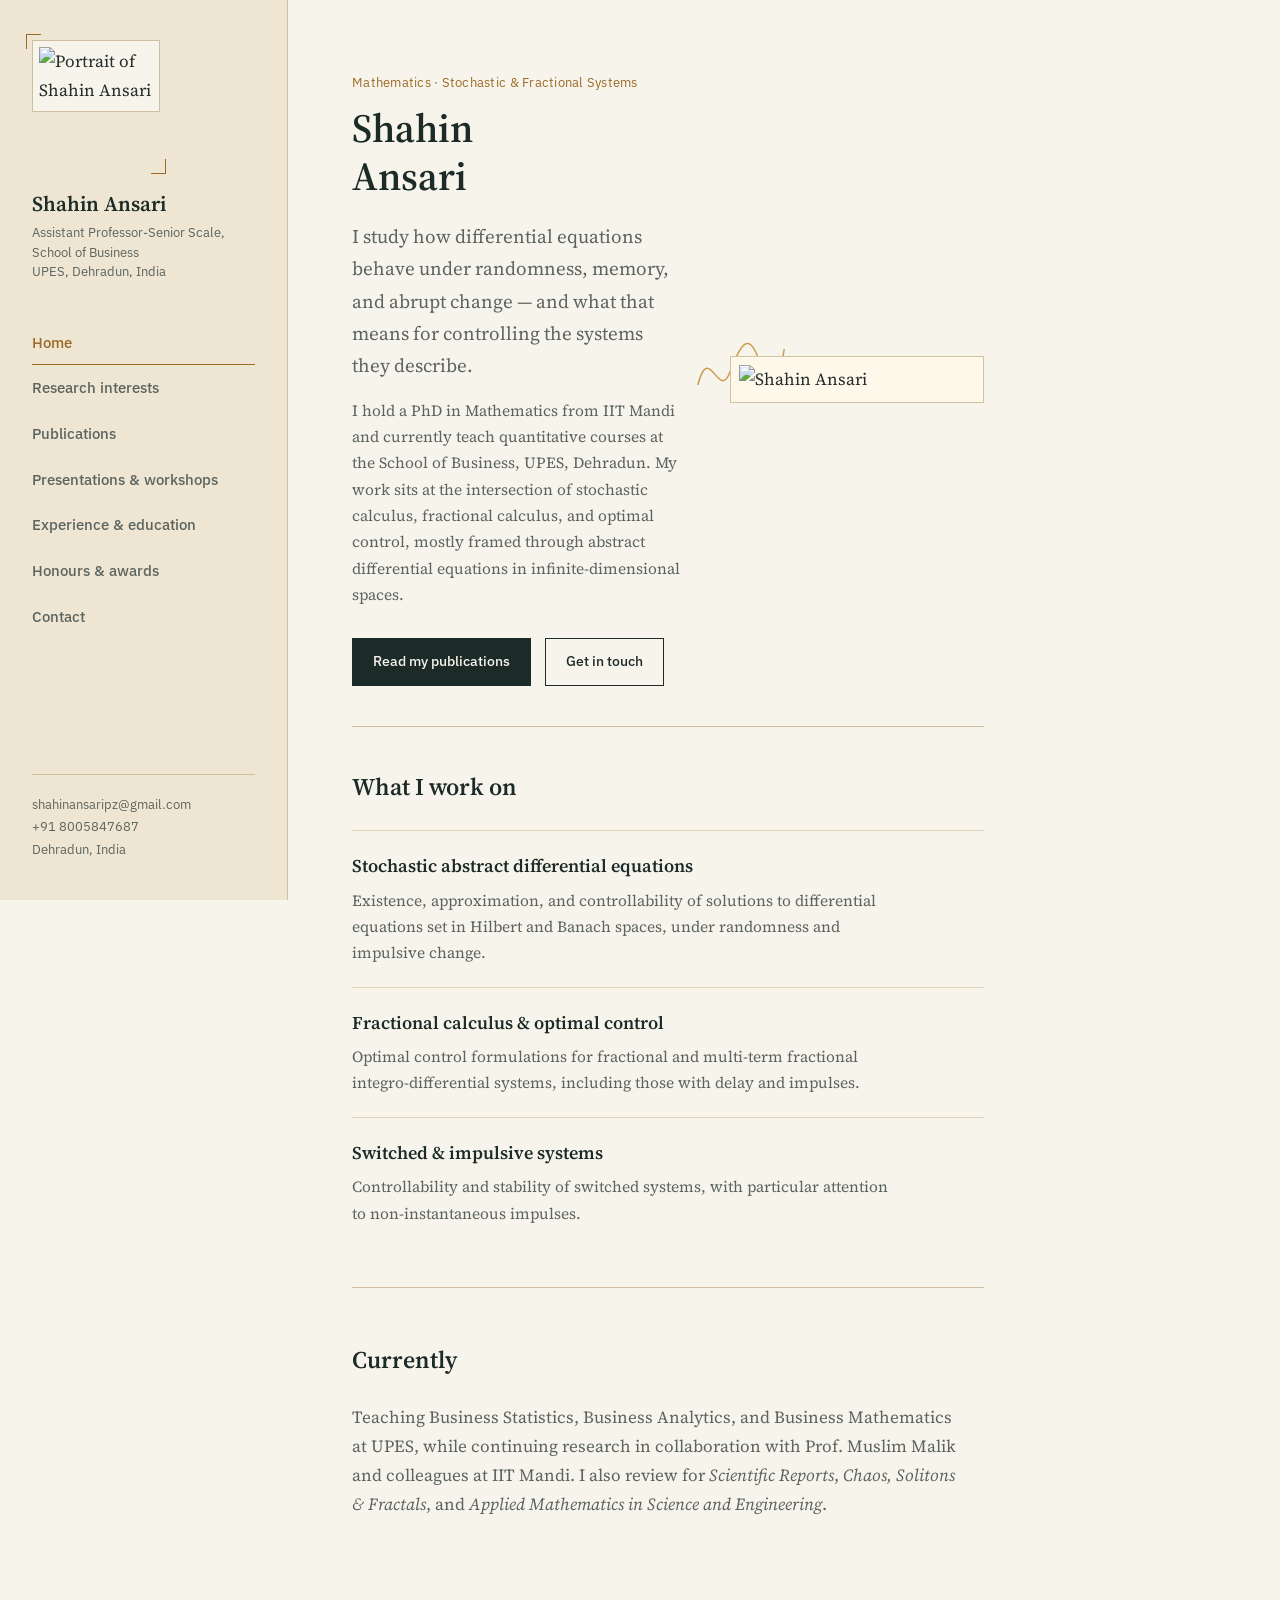
==== index.html @ a2ea6e1e "Update index.html" ====
<!DOCTYPE html>
<html lang="en">
<head>
<meta charset="UTF-8">
<meta name="viewport" content="width=device-width, initial-scale=1.0">
<title>Shahin Ansari — Assistant Professor of Mathematics</title>
<link rel="stylesheet" href="styles.css">
</head>
<body>
<div class="mobile-bar">
  <a href="index.html" class="active">Home</a>
  <a href="research.html">Research</a>
  <a href="publications.html">Publications</a>
  <a href="presentations.html">Presentations</a>
  <a href="experience.html">Experience</a>
  <a href="awards.html">Awards</a>
  <a href="contact.html">Contact</a>
</div>

<div class="shell">
  <aside class="sidebar">
    <div class="sidebar-photo-wrap">
      <img class="sidebar-photo" src="https://raw.githubusercontent.com/shahinansaripz-spec/Shahin-ansari/main/shahin.jpg" alt="Portrait of Shahin Ansari">
    </div>
    <div class="sidebar-name">Shahin Ansari</div>
    <div class="sidebar-role">Assistant Professor-Senior Scale, School of Business<br>UPES, Dehradun, India</div>
    <ul class="sidebar-nav">
      <li><a href="index.html" class="active">Home</a></li>
      <li><a href="research.html">Research interests</a></li>
      <li><a href="publications.html">Publications</a></li>
      <li><a href="presentations.html">Presentations &amp; workshops</a></li>
      <li><a href="experience.html">Experience &amp; education</a></li>
      <li><a href="awards.html">Honours &amp; awards</a></li>
      <li><a href="contact.html">Contact</a></li>
    </ul>
    <div class="sidebar-foot">
      <a href="mailto:shahinansaripz@gmail.com">shahinansaripz@gmail.com</a><br>
      <a href="tel:+918005847687">+91 8005847687</a><br>
      Dehradun, India
    </div>
  </aside>

  <main>
    <div class="hero">
      <div>
        <div class="eyebrow">Mathematics · Stochastic &amp; Fractional Systems</div>
        <h1 class="page-title" style="max-width: 12ch;">Shahin Ansari</h1>
        <p class="lede">I study how differential equations behave under randomness, memory, and abrupt change — and what that means for controlling the systems they describe.</p>
        <p style="color: var(--text-soft); font-size: 15.5px; margin-top: 16px;">I hold a PhD in Mathematics from IIT Mandi and currently teach quantitative courses at the School of Business, UPES, Dehradun. My work sits at the intersection of stochastic calculus, fractional calculus, and optimal control, mostly framed through abstract differential equations in infinite-dimensional spaces.</p>
        <div class="cta-row">
          <a class="btn primary" href="publications.html">Read my publications</a>
          <a class="btn" href="contact.html">Get in touch</a>
        </div>
      </div>
      <div class="hero-portrait-wrap">
        <svg class="hero-curve" viewBox="0 0 100 100" xmlns="http://www.w3.org/2000/svg">
          <path class="stroke-path" d="M2 70 C 15 20, 25 90, 38 55 S 60 10, 72 48 S 90 85, 98 30" />
        </svg>
        <img class="hero-portrait" src="https://raw.githubusercontent.com/shahinansaripz-spec/Shahin-ansari/main/shahin.jpg" alt="Shahin Ansari">
      </div>
    </div>

    <hr class="rule">

    <h2 class="section-head">What I work on</h2>
    <div class="topic">
      <h3>Stochastic abstract differential equations</h3>
      <p>Existence, approximation, and controllability of solutions to differential equations set in Hilbert and Banach spaces, under randomness and impulsive change.</p>
    </div>
    <div class="topic">
      <h3>Fractional calculus &amp; optimal control</h3>
      <p>Optimal control formulations for fractional and multi-term fractional integro-differential systems, including those with delay and impulses.</p>
    </div>
    <div class="topic">
      <h3>Switched &amp; impulsive systems</h3>
      <p>Controllability and stability of switched systems, with particular attention to non-instantaneous impulses.</p>
    </div>

    <hr class="rule">

    <h2 class="section-head">Currently</h2>
    <p style="color: var(--text-soft);">Teaching Business Statistics, Business Analytics, and Business Mathematics at UPES, while continuing research in collaboration with Prof. Muslim Malik and colleagues at IIT Mandi. I also review for <em>Scientific Reports</em>, <em>Chaos, Solitons &amp; Fractals</em>, and <em>Applied Mathematics in Science and Engineering</em>.</p>
  </main>
</div>
</body>
</html>
---- styles.css ----
@import url('https://fonts.googleapis.com/css2?family=Source+Serif+4:ital,opsz,wght@0,8..60,400;0,8..60,500;0,8..60,600;0,8..60,700;1,8..60,400&family=IBM+Plex+Sans:wght@400;500;600&display=swap');

:root {
  --ink: #1c2b28;
  --paper: #f7f4ec;
  --paper-deep: #eee6d3;
  --rule: #cdbfa0;
  --rule-soft: #ddd3ba;
  --accent: #9c6a26;
  --accent-soft: #c99a4a;
  --text: #262e2b;
  --text-soft: #5c645f;
  --sidebar-w: 288px;
}

* { margin: 0; padding: 0; box-sizing: border-box; }

html { scroll-behavior: smooth; }

body {
  font-family: 'Source Serif 4', Georgia, serif;
  background: var(--paper);
  color: var(--text);
  font-size: 17px;
  line-height: 1.7;
  -webkit-font-smoothing: antialiased;
}

a { color: var(--accent); }

.ui, nav, .tag, .meta, button, .btn {
  font-family: 'IBM Plex Sans', sans-serif;
}

/* ---------- Layout shell ---------- */
.shell {
  display: grid;
  grid-template-columns: var(--sidebar-w) 1fr;
  min-height: 100vh;
}

/* ---------- Sidebar ---------- */
.sidebar {
  background: var(--paper-deep);
  border-right: 1px solid var(--rule);
  padding: 40px 32px;
  display: flex;
  flex-direction: column;
  position: sticky;
  top: 0;
  height: 100vh;
}

.sidebar-photo {
  width: 128px;
  height: 128px;
  object-fit: cover;
  object-position: top center;
  border: 1px solid var(--rule);
  padding: 6px;
  background: var(--paper);
  position: relative;
}

.sidebar-photo-wrap {
  position: relative;
  width: 128px;
  height: 128px;
  margin-bottom: 22px;
}

.sidebar-photo-wrap::before,
.sidebar-photo-wrap::after {
  content: '';
  position: absolute;
  width: 14px;
  height: 14px;
  border: 1.5px solid var(--accent);
}

.sidebar-photo-wrap::before { top: -6px; left: -6px; border-right: none; border-bottom: none; }
.sidebar-photo-wrap::after { bottom: -6px; right: -6px; border-left: none; border-top: none; }

.sidebar-name {
  font-family: 'Source Serif 4', serif;
  font-size: 21px;
  font-weight: 600;
  color: var(--ink);
  line-height: 1.3;
}

.sidebar-role {
  font-family: 'IBM Plex Sans', sans-serif;
  font-size: 13px;
  color: var(--text-soft);
  margin-top: 6px;
  line-height: 1.5;
}

.sidebar-nav {
  margin-top: 40px;
  list-style: none;
  display: flex;
  flex-direction: column;
  gap: 2px;
  flex: 1;
}

.sidebar-nav a {
  display: block;
  font-family: 'IBM Plex Sans', sans-serif;
  font-size: 14.5px;
  font-weight: 500;
  color: var(--text-soft);
  text-decoration: none;
  padding: 9px 0;
  border-bottom: 1px solid transparent;
  transition: color 0.2s, border-color 0.2s;
}

.sidebar-nav a:hover { color: var(--ink); }

.sidebar-nav a.active {
  color: var(--accent);
  border-bottom-color: var(--accent);
}

.sidebar-foot {
  font-family: 'IBM Plex Sans', sans-serif;
  font-size: 12.5px;
  color: var(--text-soft);
  border-top: 1px solid var(--rule);
  padding-top: 18px;
  line-height: 1.8;
}

.sidebar-foot a { color: var(--text-soft); text-decoration: none; }
.sidebar-foot a:hover { color: var(--accent); }

/* ---------- Mobile nav toggle ---------- */
.mobile-bar { display: none; }

/* ---------- Main content ---------- */
main {
  padding: 72px 64px 100px;
  max-width: 760px;
}

.eyebrow {
  font-family: 'IBM Plex Sans', sans-serif;
  font-size: 13px;
  color: var(--accent);
  letter-spacing: 0.02em;
  margin-bottom: 10px;
}

h1.page-title {
  font-size: 40px;
  font-weight: 600;
  color: var(--ink);
  line-height: 1.2;
  margin-bottom: 20px;
  max-width: 14ch;
}

.lede {
  font-size: 19px;
  color: var(--text-soft);
  max-width: 62ch;
  margin-bottom: 8px;
}

.rule {
  border: none;
  border-top: 1px solid var(--rule);
  margin: 40px 0;
}

h2.section-head {
  font-size: 24px;
  font-weight: 600;
  color: var(--ink);
  margin: 52px 0 22px;
}

h2.section-head:first-of-type { margin-top: 0; }

h3.sub-head {
  font-size: 17px;
  font-weight: 600;
  color: var(--ink);
  margin-bottom: 4px;
}

p { max-width: 68ch; }
p + p { margin-top: 14px; }

.meta-line {
  font-family: 'IBM Plex Sans', sans-serif;
  font-size: 13px;
  color: var(--text-soft);
  margin-bottom: 10px;
}

/* ---------- Home hero ---------- */
.hero {
  display: grid;
  grid-template-columns: 1.3fr 1fr;
  gap: 48px;
  align-items: center;
  margin-bottom: 12px;
}

.hero-portrait-wrap {
  position: relative;
}

.hero-portrait {
  width: 100%;
  max-width: 260px;
  display: block;
  filter: sepia(8%);
  border: 1px solid var(--rule);
  padding: 8px;
  background: var(--paper);
}

.hero-curve {
  position: absolute;
  top: -34px;
  left: -34px;
  width: 90px;
  height: 90px;
  z-index: -1;
}

.stroke-path {
  fill: none;
  stroke: var(--accent-soft);
  stroke-width: 1.6;
  stroke-dasharray: 900;
  stroke-dashoffset: 900;
  animation: draw 2.4s ease-out forwards;
}

@media (prefers-reduced-motion: reduce) {
  .stroke-path { animation: none; stroke-dashoffset: 0; }
}

@keyframes draw {
  to { stroke-dashoffset: 0; }
}

.cta-row {
  display: flex;
  gap: 14px;
  margin-top: 30px;
  flex-wrap: wrap;
}

.btn {
  display: inline-flex;
  align-items: center;
  gap: 8px;
  font-size: 14px;
  font-weight: 500;
  text-decoration: none;
  padding: 11px 20px;
  border: 1px solid var(--ink);
  color: var(--ink);
  transition: background 0.2s, color 0.2s;
}

.btn:hover { background: var(--ink); color: var(--paper); }

.btn.primary {
  background: var(--ink);
  color: var(--paper);
}

.btn.primary:hover {
  background: var(--accent);
  border-color: var(--accent);
  color: var(--paper);
}

/* ---------- Interest / topic list (definition-style, not cards) ---------- */
.topic {
  padding: 20px 0;
  border-top: 1px solid var(--rule-soft);
}

.topic:last-child { border-bottom: 1px solid var(--rule-soft); }

.topic h3 {
  font-size: 18px;
  font-weight: 600;
  color: var(--ink);
  margin-bottom: 6px;
}

.topic p { color: var(--text-soft); font-size: 15.5px; }

/* ---------- Publications ---------- */
.pub {
  display: grid;
  grid-template-columns: 30px 1fr;
  gap: 16px;
  padding: 22px 0;
  border-top: 1px solid var(--rule-soft);
}

.pub:last-child { border-bottom: 1px solid var(--rule-soft); }

.pub-num {
  font-family: 'IBM Plex Sans', sans-serif;
  font-size: 13px;
  color: var(--accent);
  padding-top: 3px;
}

.pub-title {
  font-size: 16.5px;
  font-weight: 600;
  color: var(--ink);
  line-height: 1.5;
  margin-bottom: 6px;
}

.pub-authors {
  font-size: 14.5px;
  color: var(--text-soft);
  margin-bottom: 4px;
}

.pub-venue {
  font-family: 'IBM Plex Sans', sans-serif;
  font-size: 13px;
  color: var(--text-soft);
  font-style: italic;
  margin-bottom: 8px;
}

.pub-link {
  font-family: 'IBM Plex Sans', sans-serif;
  font-size: 13px;
  text-decoration: none;
  border-bottom: 1px solid var(--accent-soft);
}

.pub-note {
  font-family: 'IBM Plex Sans', sans-serif;
  font-size: 12.5px;
  color: var(--text-soft);
  border: 1px solid var(--rule);
  padding: 2px 8px;
  display: inline-block;
}

/* ---------- Timeline (experience / education) ---------- */
.entry {
  padding: 22px 0;
  border-top: 1px solid var(--rule-soft);
}

.entry:last-child { border-bottom: 1px solid var(--rule-soft); }

.entry-top {
  display: flex;
  justify-content: space-between;
  align-items: baseline;
  gap: 12px;
  flex-wrap: wrap;
}

.entry-date {
  font-family: 'IBM Plex Sans', sans-serif;
  font-size: 13px;
  color: var(--accent);
  white-space: nowrap;
}

.entry p { color: var(--text-soft); font-size: 15.5px; margin-top: 6px; }

/* ---------- Two-column groups on wide pages ---------- */
.split {
  display: grid;
  grid-template-columns: 1fr 1fr;
  gap: 56px;
}

/* ---------- Award / workshop blocks ---------- */
.award {
  padding: 20px 0;
  border-top: 1px solid var(--rule-soft);
}
.award:last-child { border-bottom: 1px solid var(--rule-soft); }

/* ---------- Contact page ---------- */
.contact-grid {
  display: grid;
  grid-template-columns: 1fr 1fr;
  gap: 32px 48px;
  margin-top: 8px;
}

.contact-block h3 {
  font-family: 'IBM Plex Sans', sans-serif;
  font-size: 13px;
  color: var(--text-soft);
  font-weight: 500;
  margin-bottom: 8px;
}

.contact-block p, .contact-block a {
  font-size: 17px;
  color: var(--ink);
  text-decoration: none;
}

.contact-block a:hover { color: var(--accent); }

/* ---------- Responsive ---------- */
@media (max-width: 900px) {
  .shell { grid-template-columns: 1fr; }

  .sidebar {
    position: relative;
    height: auto;
    flex-direction: row;
    align-items: center;
    padding: 18px 24px;
    gap: 18px;
  }

  .sidebar-photo-wrap { width: 56px; height: 56px; margin-bottom: 0; }
  .sidebar-photo { width: 56px; height: 56px; padding: 3px; }
  .sidebar-photo-wrap::before, .sidebar-photo-wrap::after { display: none; }
  .sidebar-nav, .sidebar-foot { display: none; }
  .sidebar-role { display: none; }

  .mobile-bar {
    display: flex;
    gap: 4px;
    overflow-x: auto;
    background: var(--paper-deep);
    border-bottom: 1px solid var(--rule);
    padding: 0 16px;
  }

  .mobile-bar a {
    font-family: 'IBM Plex Sans', sans-serif;
    font-size: 13px;
    color: var(--text-soft);
    text-decoration: none;
    padding: 12px 10px;
    white-space: nowrap;
    border-bottom: 2px solid transparent;
  }

  .mobile-bar a.active { color: var(--accent); border-color: var(--accent); }

  main { padding: 40px 24px 70px; }

  h1.page-title { font-size: 30px; }

  .hero { grid-template-columns: 1fr; gap: 28px; }
  .hero-portrait { max-width: 180px; }

  .split, .contact-grid { grid-template-columns: 1fr; gap: 28px; }
}
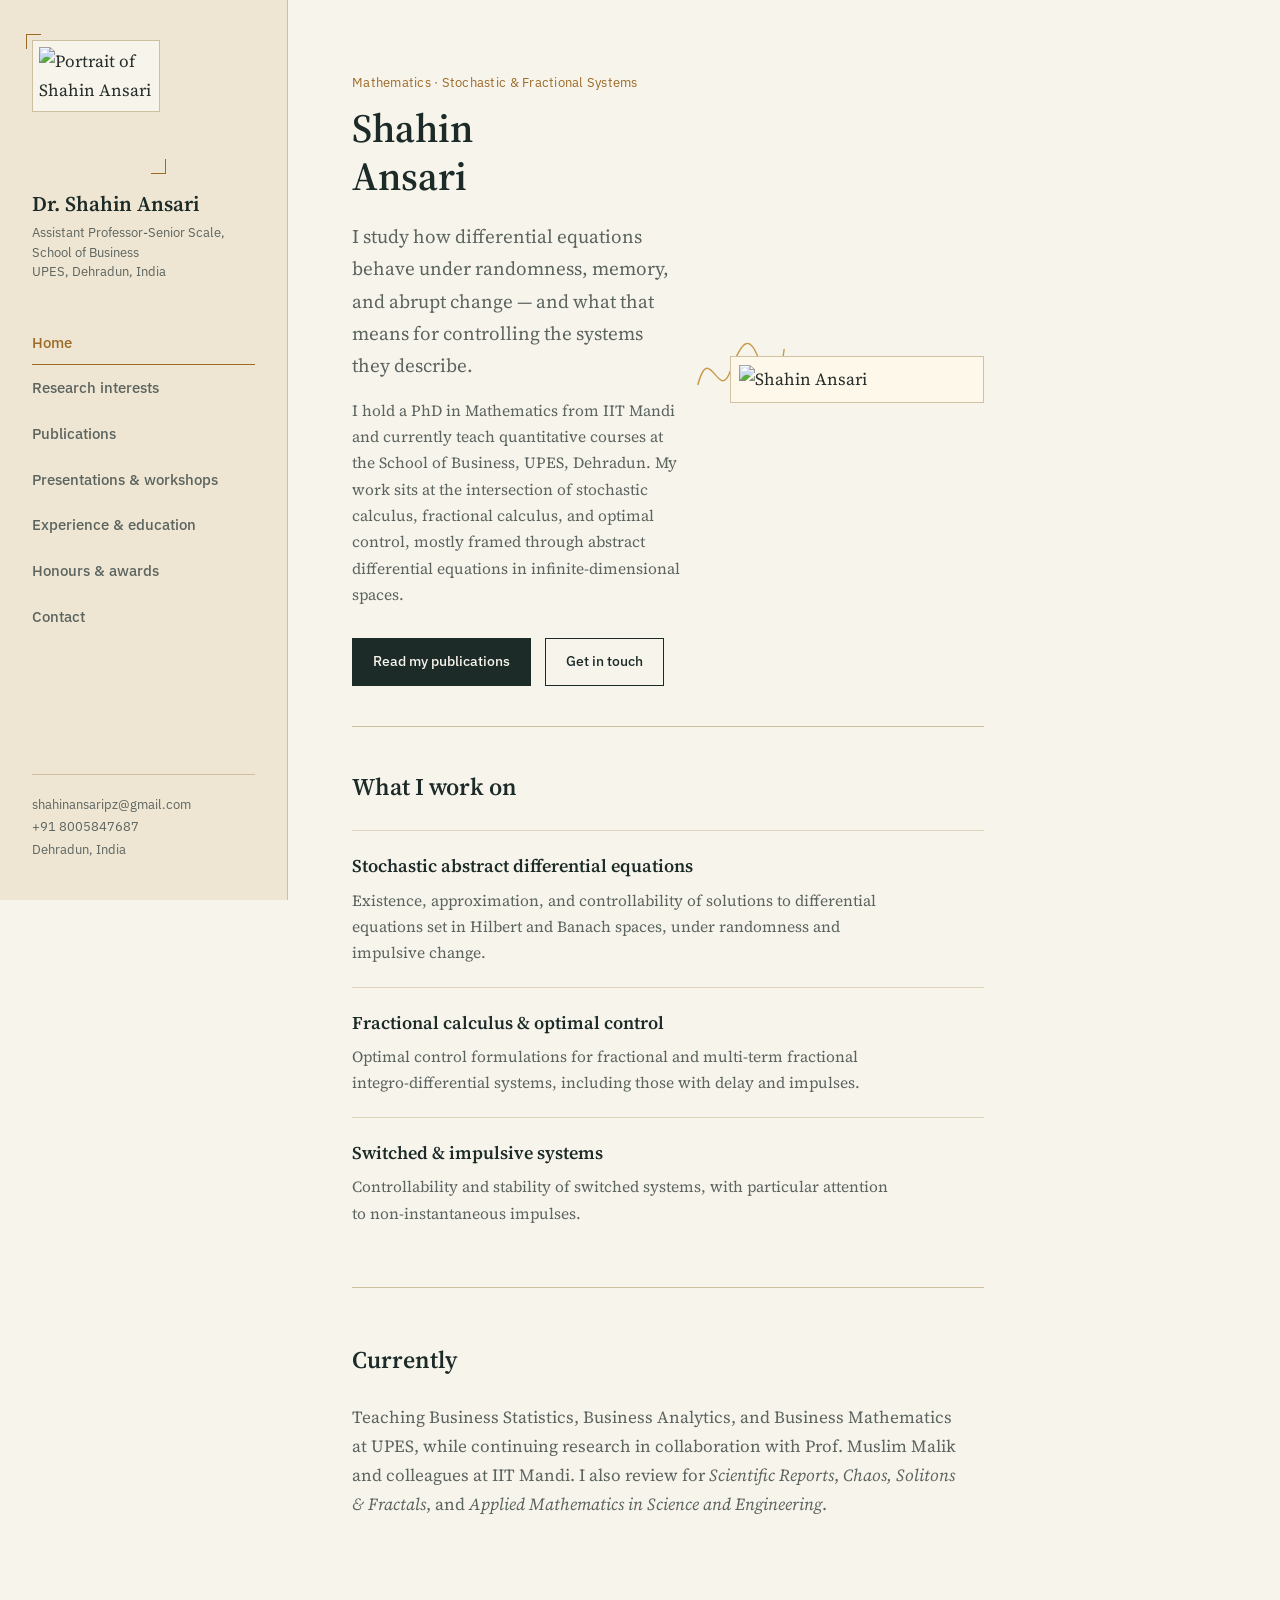
==== commit 986e442e: "Update index.html" ====
--- a/index.html
+++ b/index.html
@@ -22,7 +22,7 @@
     <div class="sidebar-photo-wrap">
       <img class="sidebar-photo" src="https://raw.githubusercontent.com/shahinansaripz-spec/Shahin-ansari/main/shahin.jpg" alt="Portrait of Shahin Ansari">
     </div>
-    <div class="sidebar-name">Shahin Ansari</div>
+    <div class="sidebar-name">Dr. Shahin Ansari</div>
     <div class="sidebar-role">Assistant Professor-Senior Scale, School of Business<br>UPES, Dehradun, India</div>
     <ul class="sidebar-nav">
       <li><a href="index.html" class="active">Home</a></li>
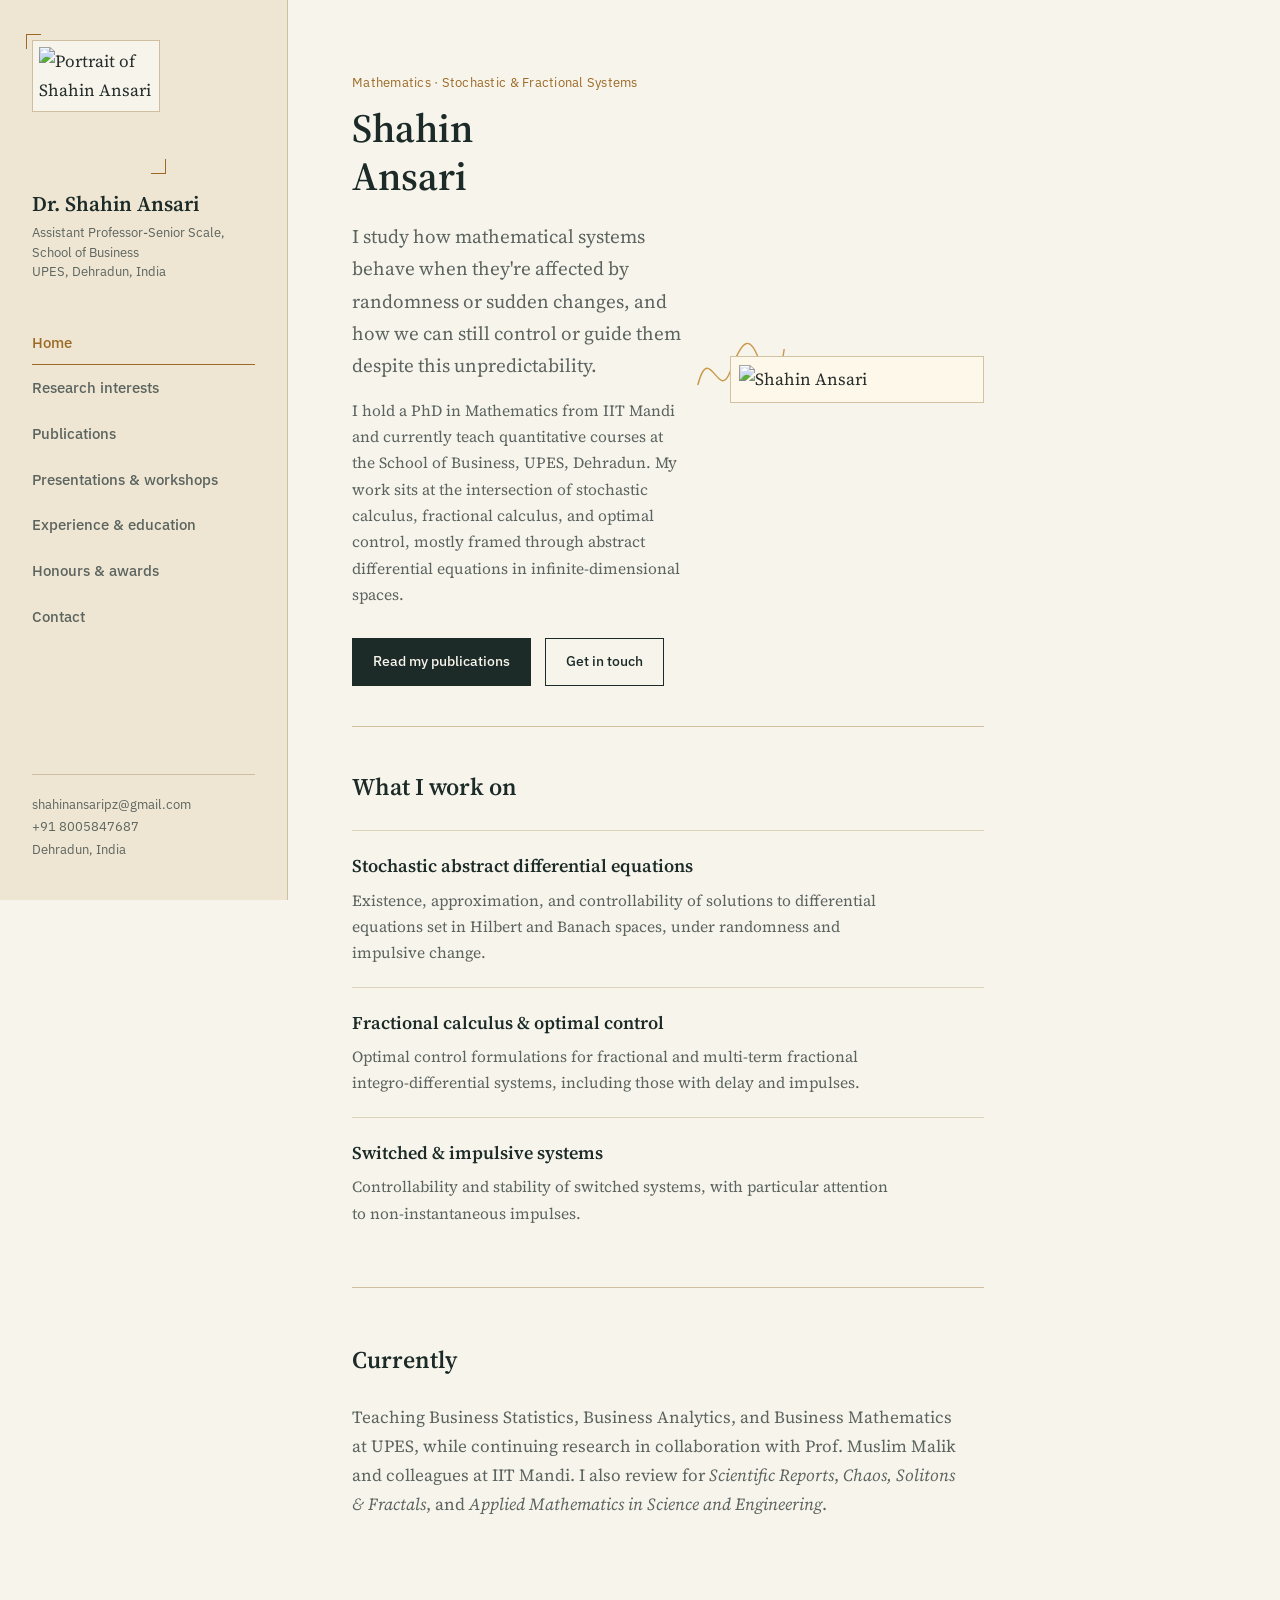
==== commit f13a945c: "Update index.html" ====
--- a/index.html
+++ b/index.html
@@ -45,7 +45,7 @@
       <div>
         <div class="eyebrow">Mathematics · Stochastic &amp; Fractional Systems</div>
         <h1 class="page-title" style="max-width: 12ch;">Shahin Ansari</h1>
-        <p class="lede">I study how differential equations behave under randomness, memory, and abrupt change — and what that means for controlling the systems they describe.</p>
+        <p class="lede">I study how mathematical systems behave when they're affected by randomness or sudden changes, and how we can still control or guide them despite this unpredictability.</p>
         <p style="color: var(--text-soft); font-size: 15.5px; margin-top: 16px;">I hold a PhD in Mathematics from IIT Mandi and currently teach quantitative courses at the School of Business, UPES, Dehradun. My work sits at the intersection of stochastic calculus, fractional calculus, and optimal control, mostly framed through abstract differential equations in infinite-dimensional spaces.</p>
         <div class="cta-row">
           <a class="btn primary" href="publications.html">Read my publications</a>
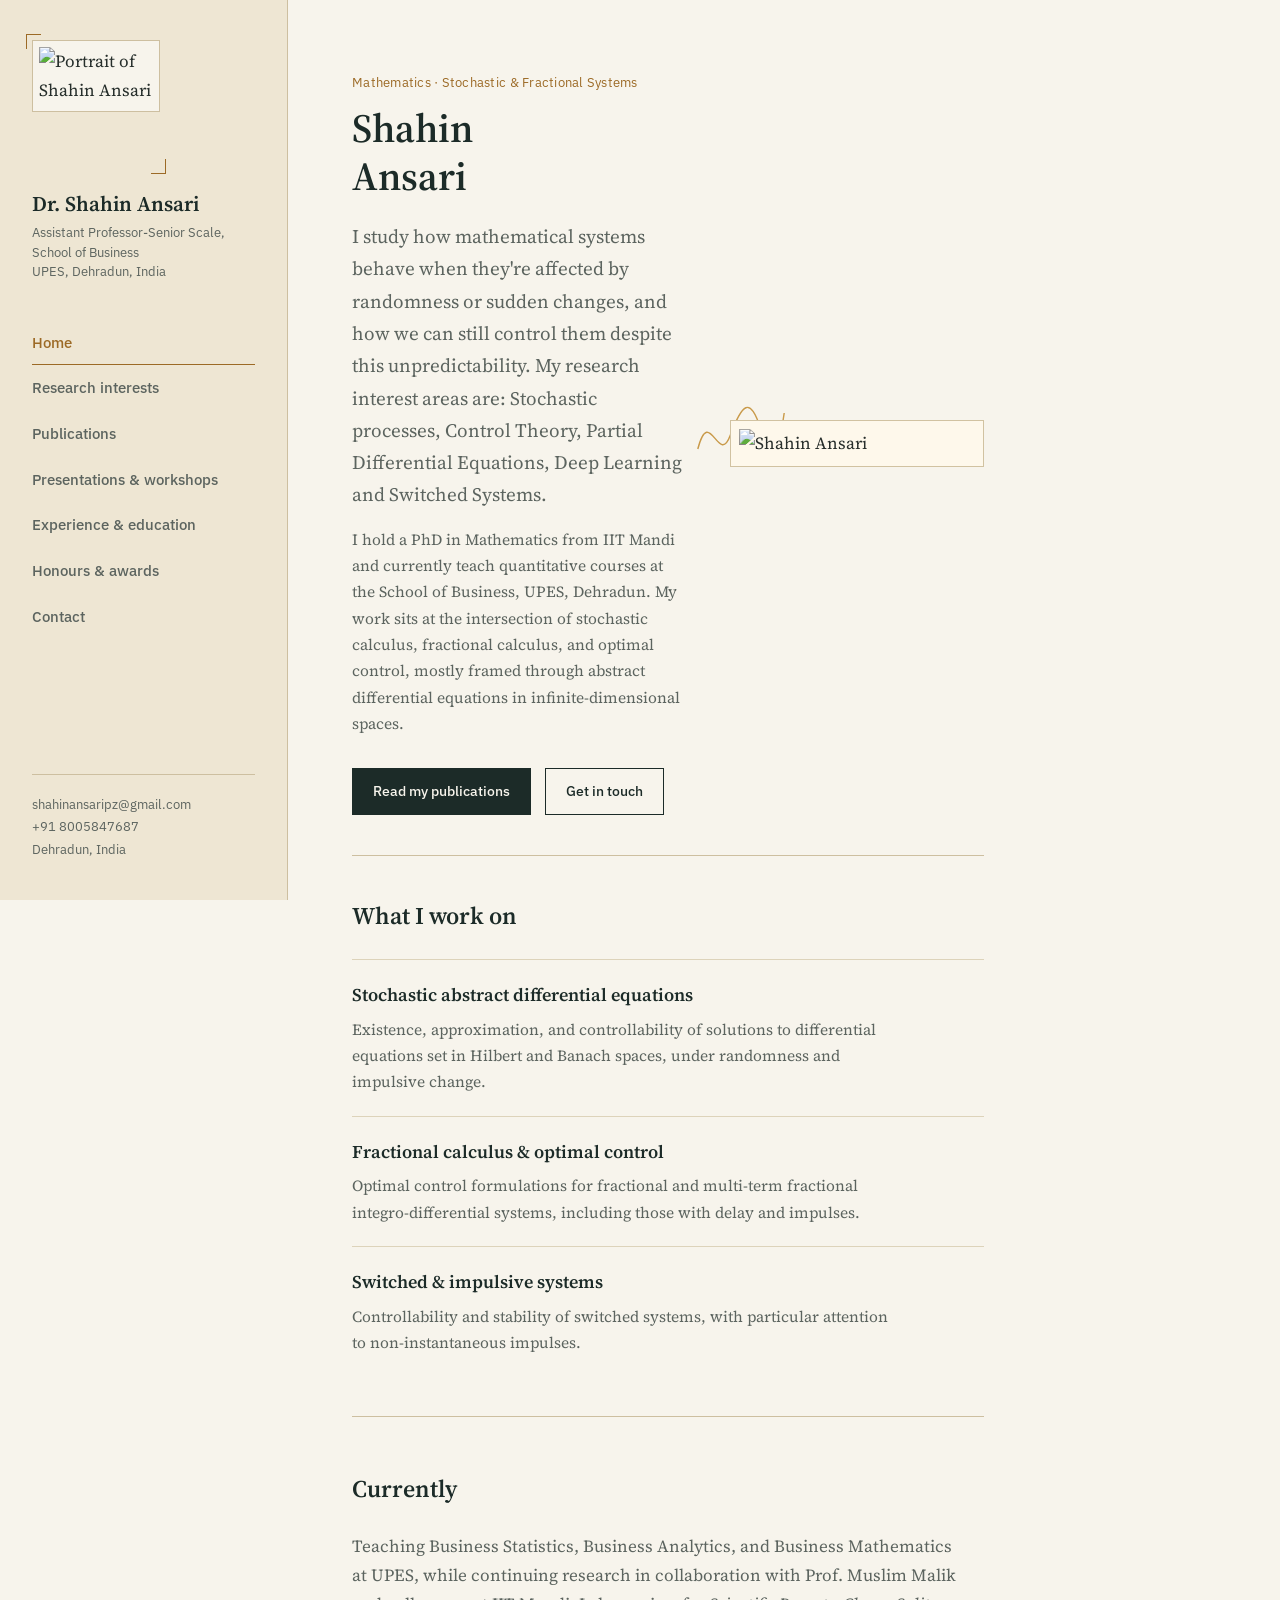
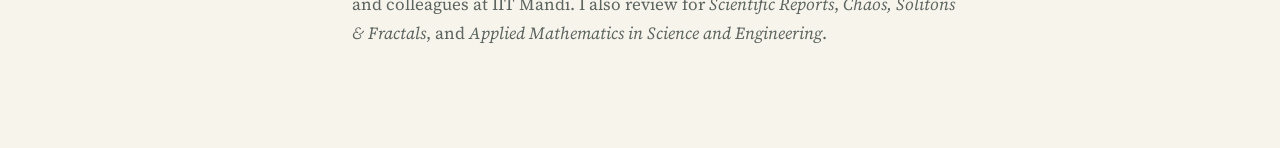
==== commit 49a7af72: "Update index.html" ====
--- a/index.html
+++ b/index.html
@@ -45,7 +45,7 @@
       <div>
         <div class="eyebrow">Mathematics · Stochastic &amp; Fractional Systems</div>
         <h1 class="page-title" style="max-width: 12ch;">Shahin Ansari</h1>
-        <p class="lede">I study how mathematical systems behave when they're affected by randomness or sudden changes, and how we can still control or guide them despite this unpredictability.</p>
+        <p class="lede">I study how mathematical systems behave when they're affected by randomness or sudden changes, and how we can still control them despite this unpredictability. My research interest areas are: Stochastic processes, Control Theory, Partial Differential Equations, Deep Learning and Switched Systems.</p>
         <p style="color: var(--text-soft); font-size: 15.5px; margin-top: 16px;">I hold a PhD in Mathematics from IIT Mandi and currently teach quantitative courses at the School of Business, UPES, Dehradun. My work sits at the intersection of stochastic calculus, fractional calculus, and optimal control, mostly framed through abstract differential equations in infinite-dimensional spaces.</p>
         <div class="cta-row">
           <a class="btn primary" href="publications.html">Read my publications</a>
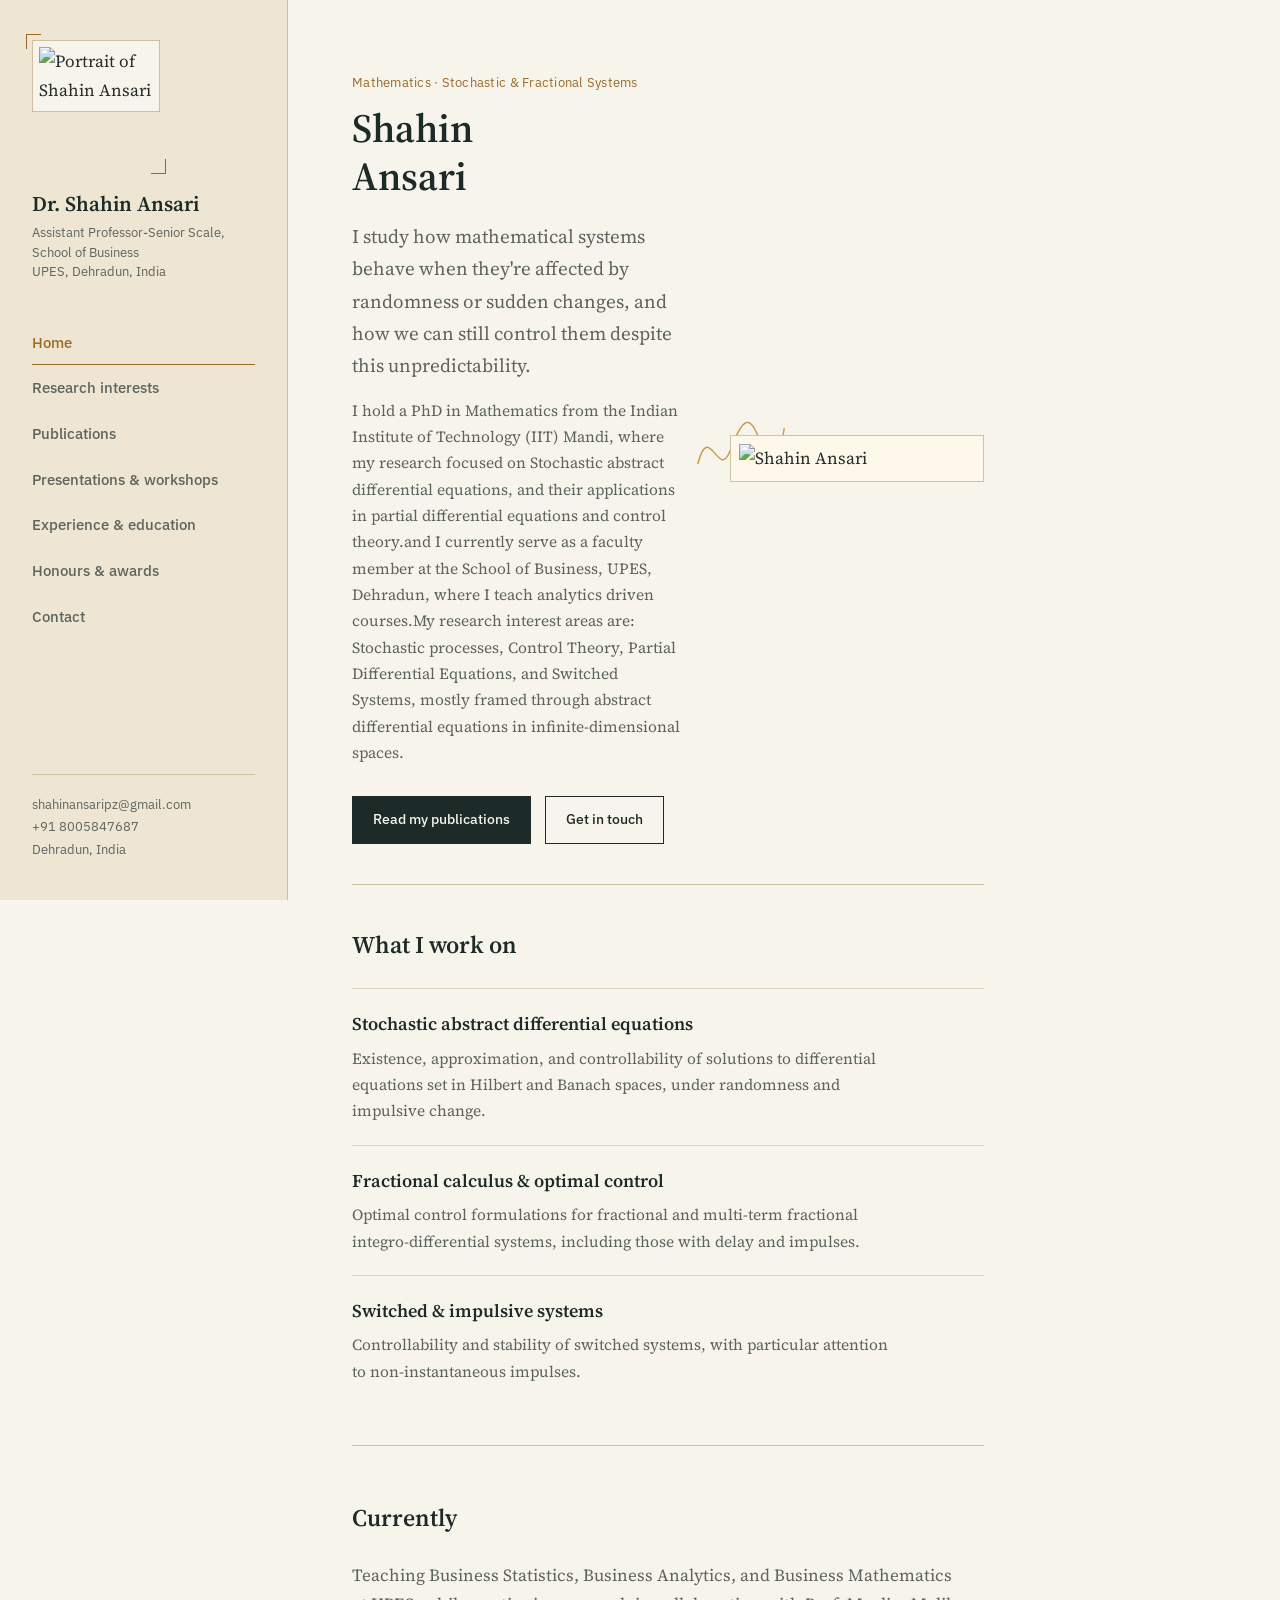
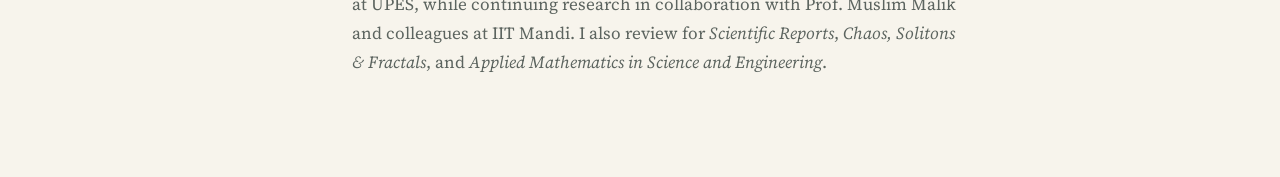
==== commit 0c1aa14e: "Update index.html" ====
--- a/index.html
+++ b/index.html
@@ -45,8 +45,9 @@
       <div>
         <div class="eyebrow">Mathematics · Stochastic &amp; Fractional Systems</div>
         <h1 class="page-title" style="max-width: 12ch;">Shahin Ansari</h1>
-        <p class="lede">I study how mathematical systems behave when they're affected by randomness or sudden changes, and how we can still control them despite this unpredictability. My research interest areas are: Stochastic processes, Control Theory, Partial Differential Equations, Deep Learning and Switched Systems.</p>
-        <p style="color: var(--text-soft); font-size: 15.5px; margin-top: 16px;">I hold a PhD in Mathematics from IIT Mandi and currently teach quantitative courses at the School of Business, UPES, Dehradun. My work sits at the intersection of stochastic calculus, fractional calculus, and optimal control, mostly framed through abstract differential equations in infinite-dimensional spaces.</p>
+        <p class="lede">I study how mathematical systems behave when they're affected by randomness or sudden changes, and how we can still control them despite this unpredictability. </p>
+        <p style="color: var(--text-soft); font-size: 15.5px; margin-top: 16px;">I hold a PhD in Mathematics from the Indian Institute of Technology (IIT) Mandi, where my research focused on Stochastic abstract differential equations, and their applications in partial differential equations
+and control theory.and I currently serve as a faculty member at the School of Business, UPES, Dehradun, where I teach analytics driven courses.My research interest areas are: Stochastic processes, Control Theory, Partial Differential Equations, and Switched Systems, mostly framed through abstract differential equations in infinite-dimensional spaces.</p>
         <div class="cta-row">
           <a class="btn primary" href="publications.html">Read my publications</a>
           <a class="btn" href="contact.html">Get in touch</a>
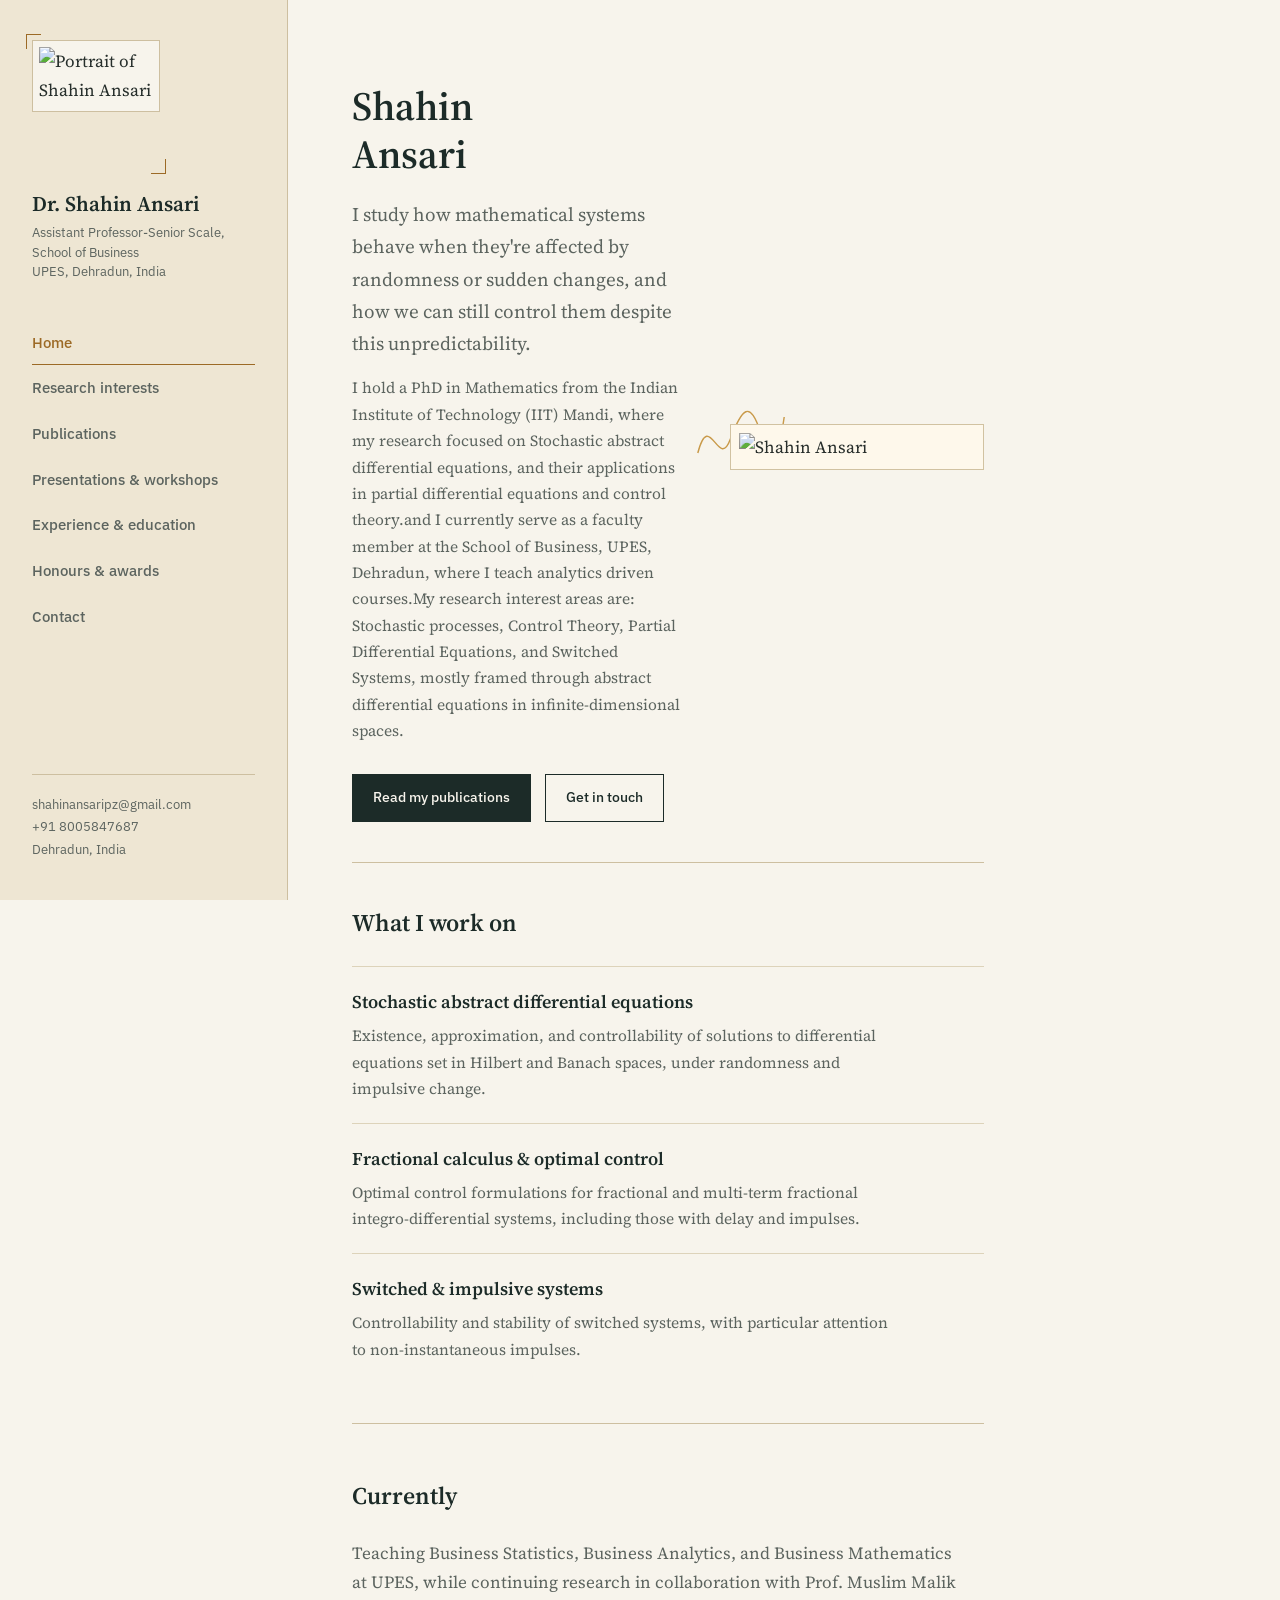
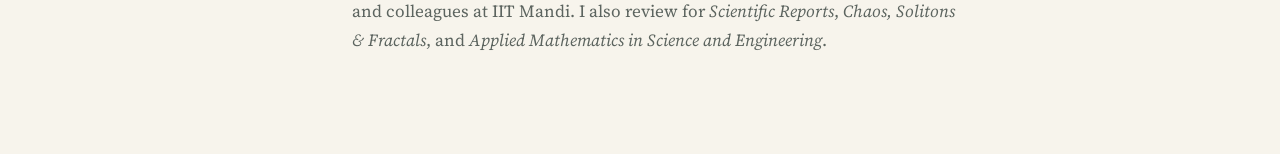
==== commit 841be22d: "Update index.html" ====
--- a/index.html
+++ b/index.html
@@ -43,7 +43,7 @@
   <main>
     <div class="hero">
       <div>
-        <div class="eyebrow">Mathematics · Stochastic &amp; Fractional Systems</div>
+        <div class="eyebrow"></div>
         <h1 class="page-title" style="max-width: 12ch;">Shahin Ansari</h1>
         <p class="lede">I study how mathematical systems behave when they're affected by randomness or sudden changes, and how we can still control them despite this unpredictability. </p>
         <p style="color: var(--text-soft); font-size: 15.5px; margin-top: 16px;">I hold a PhD in Mathematics from the Indian Institute of Technology (IIT) Mandi, where my research focused on Stochastic abstract differential equations, and their applications in partial differential equations
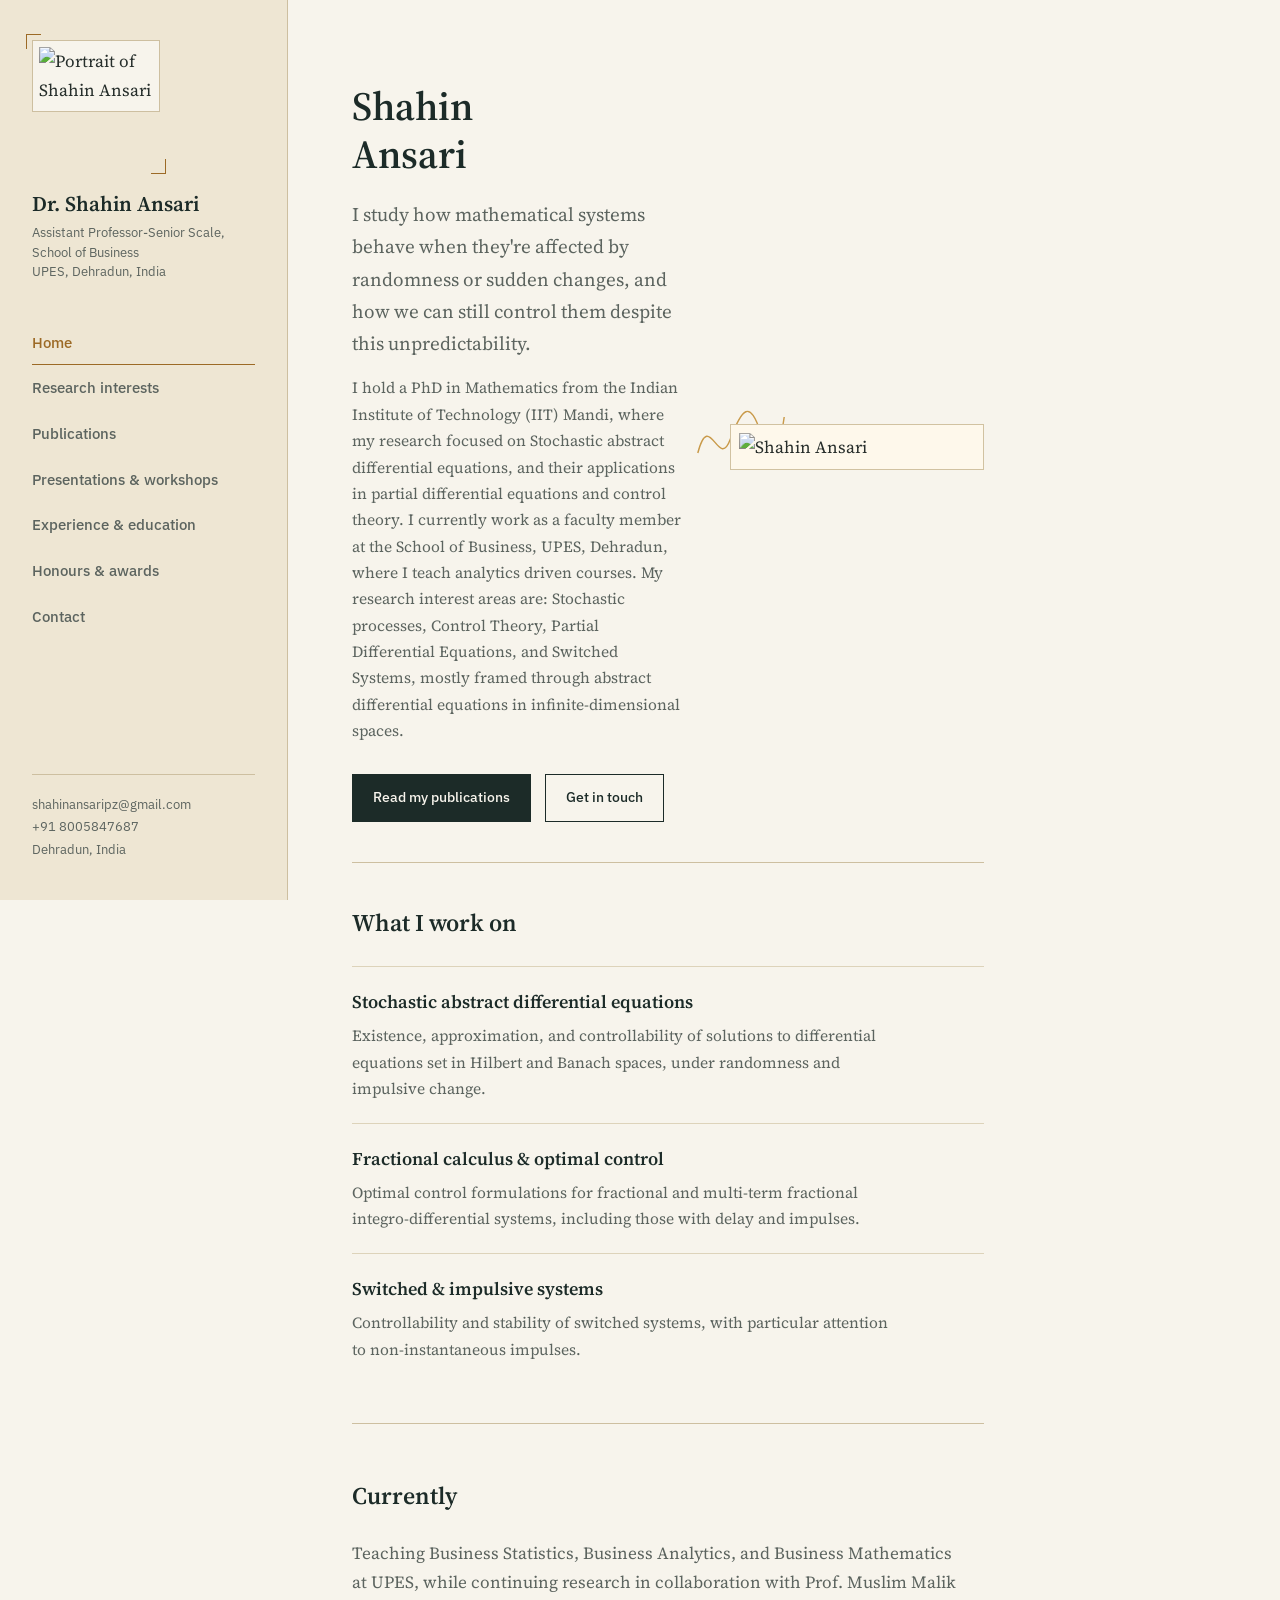
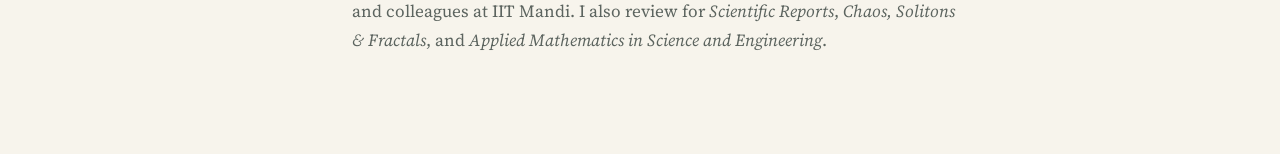
==== commit d969c8fe: "Update index.html" ====
--- a/index.html
+++ b/index.html
@@ -47,7 +47,7 @@
         <h1 class="page-title" style="max-width: 12ch;">Shahin Ansari</h1>
         <p class="lede">I study how mathematical systems behave when they're affected by randomness or sudden changes, and how we can still control them despite this unpredictability. </p>
         <p style="color: var(--text-soft); font-size: 15.5px; margin-top: 16px;">I hold a PhD in Mathematics from the Indian Institute of Technology (IIT) Mandi, where my research focused on Stochastic abstract differential equations, and their applications in partial differential equations
-and control theory.and I currently serve as a faculty member at the School of Business, UPES, Dehradun, where I teach analytics driven courses.My research interest areas are: Stochastic processes, Control Theory, Partial Differential Equations, and Switched Systems, mostly framed through abstract differential equations in infinite-dimensional spaces.</p>
+and control theory. I currently work as a faculty member at the School of Business, UPES, Dehradun, where I teach analytics driven courses. My research interest areas are: Stochastic processes, Control Theory, Partial Differential Equations, and Switched Systems, mostly framed through abstract differential equations in infinite-dimensional spaces.</p>
         <div class="cta-row">
           <a class="btn primary" href="publications.html">Read my publications</a>
           <a class="btn" href="contact.html">Get in touch</a>
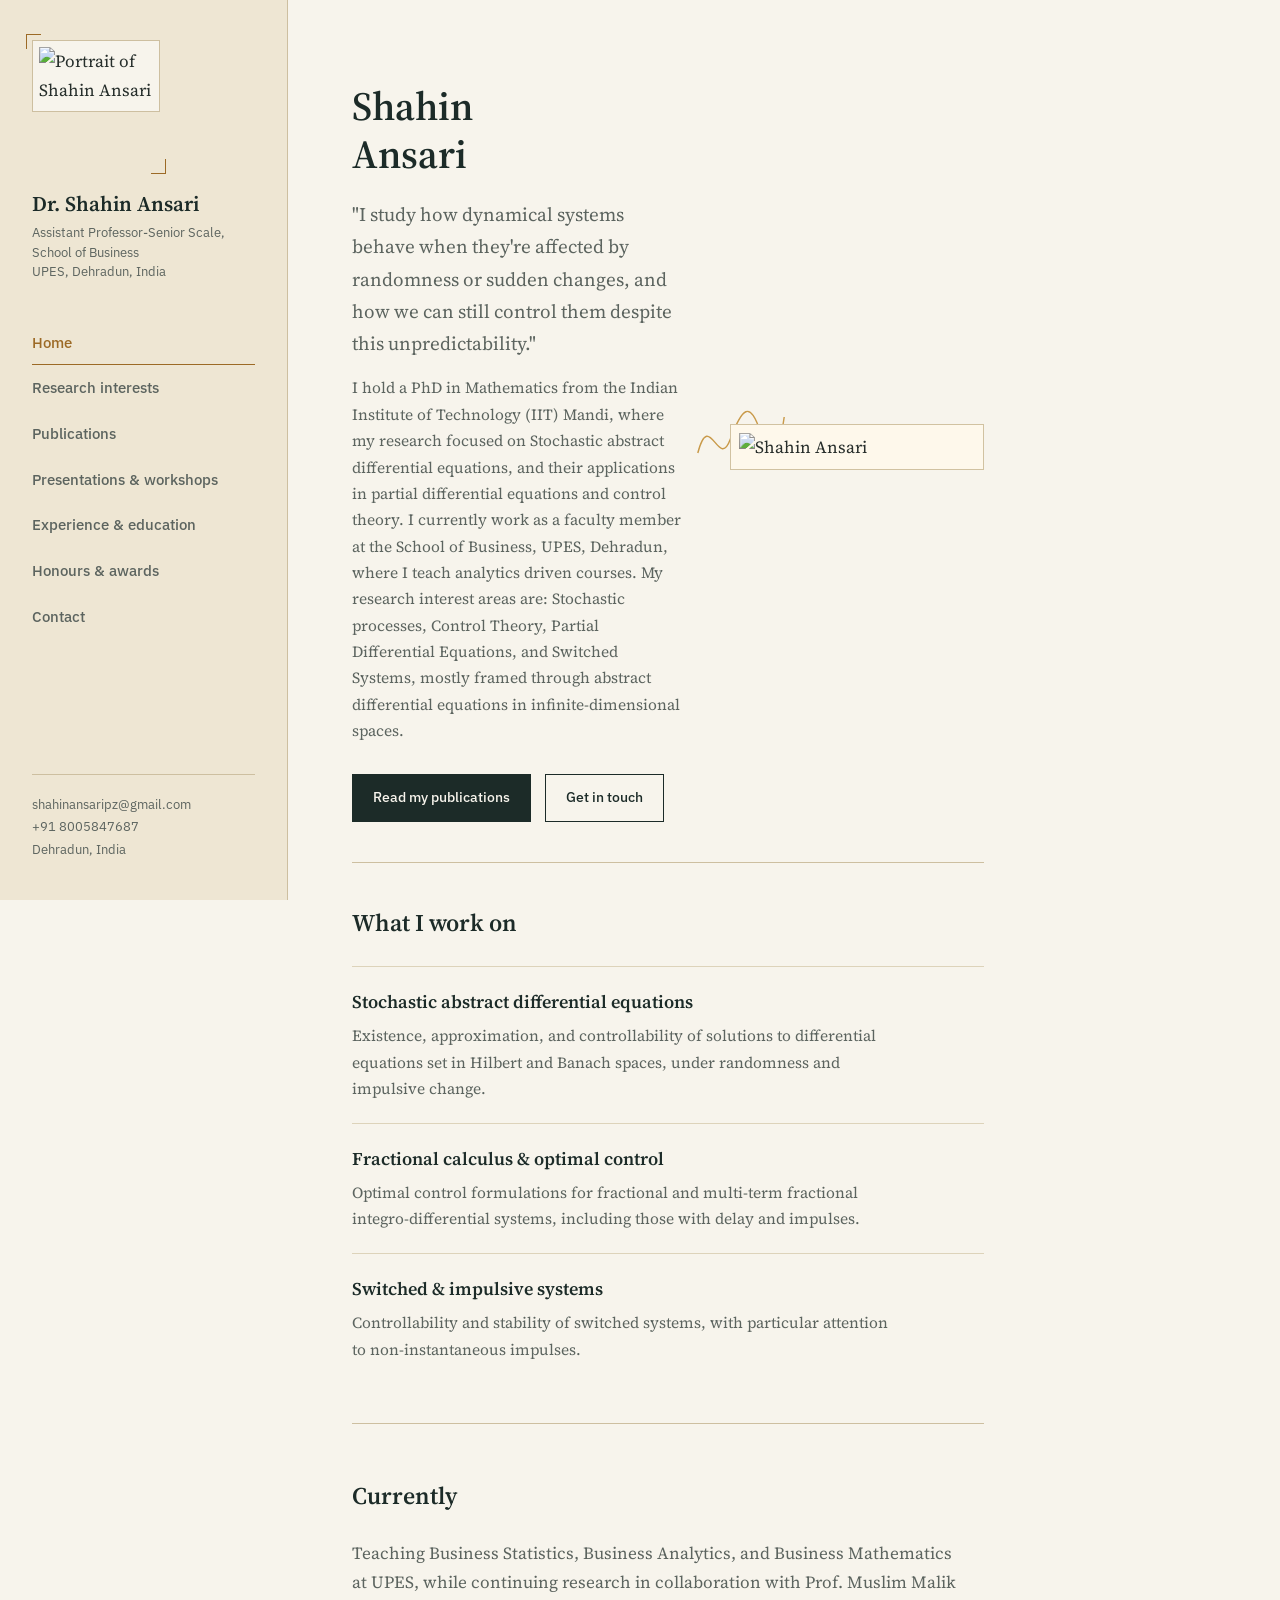
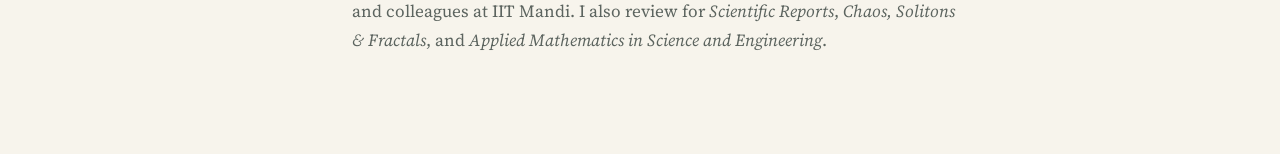
==== commit 62273dfd: "Update index.html" ====
--- a/index.html
+++ b/index.html
@@ -45,7 +45,7 @@
       <div>
         <div class="eyebrow"></div>
         <h1 class="page-title" style="max-width: 12ch;">Shahin Ansari</h1>
-        <p class="lede">I study how mathematical systems behave when they're affected by randomness or sudden changes, and how we can still control them despite this unpredictability. </p>
+        <p class="lede">"I study how dynamical systems behave when they're affected by randomness or sudden changes, and how we can still control them despite this unpredictability." </p>
         <p style="color: var(--text-soft); font-size: 15.5px; margin-top: 16px;">I hold a PhD in Mathematics from the Indian Institute of Technology (IIT) Mandi, where my research focused on Stochastic abstract differential equations, and their applications in partial differential equations
 and control theory. I currently work as a faculty member at the School of Business, UPES, Dehradun, where I teach analytics driven courses. My research interest areas are: Stochastic processes, Control Theory, Partial Differential Equations, and Switched Systems, mostly framed through abstract differential equations in infinite-dimensional spaces.</p>
         <div class="cta-row">
